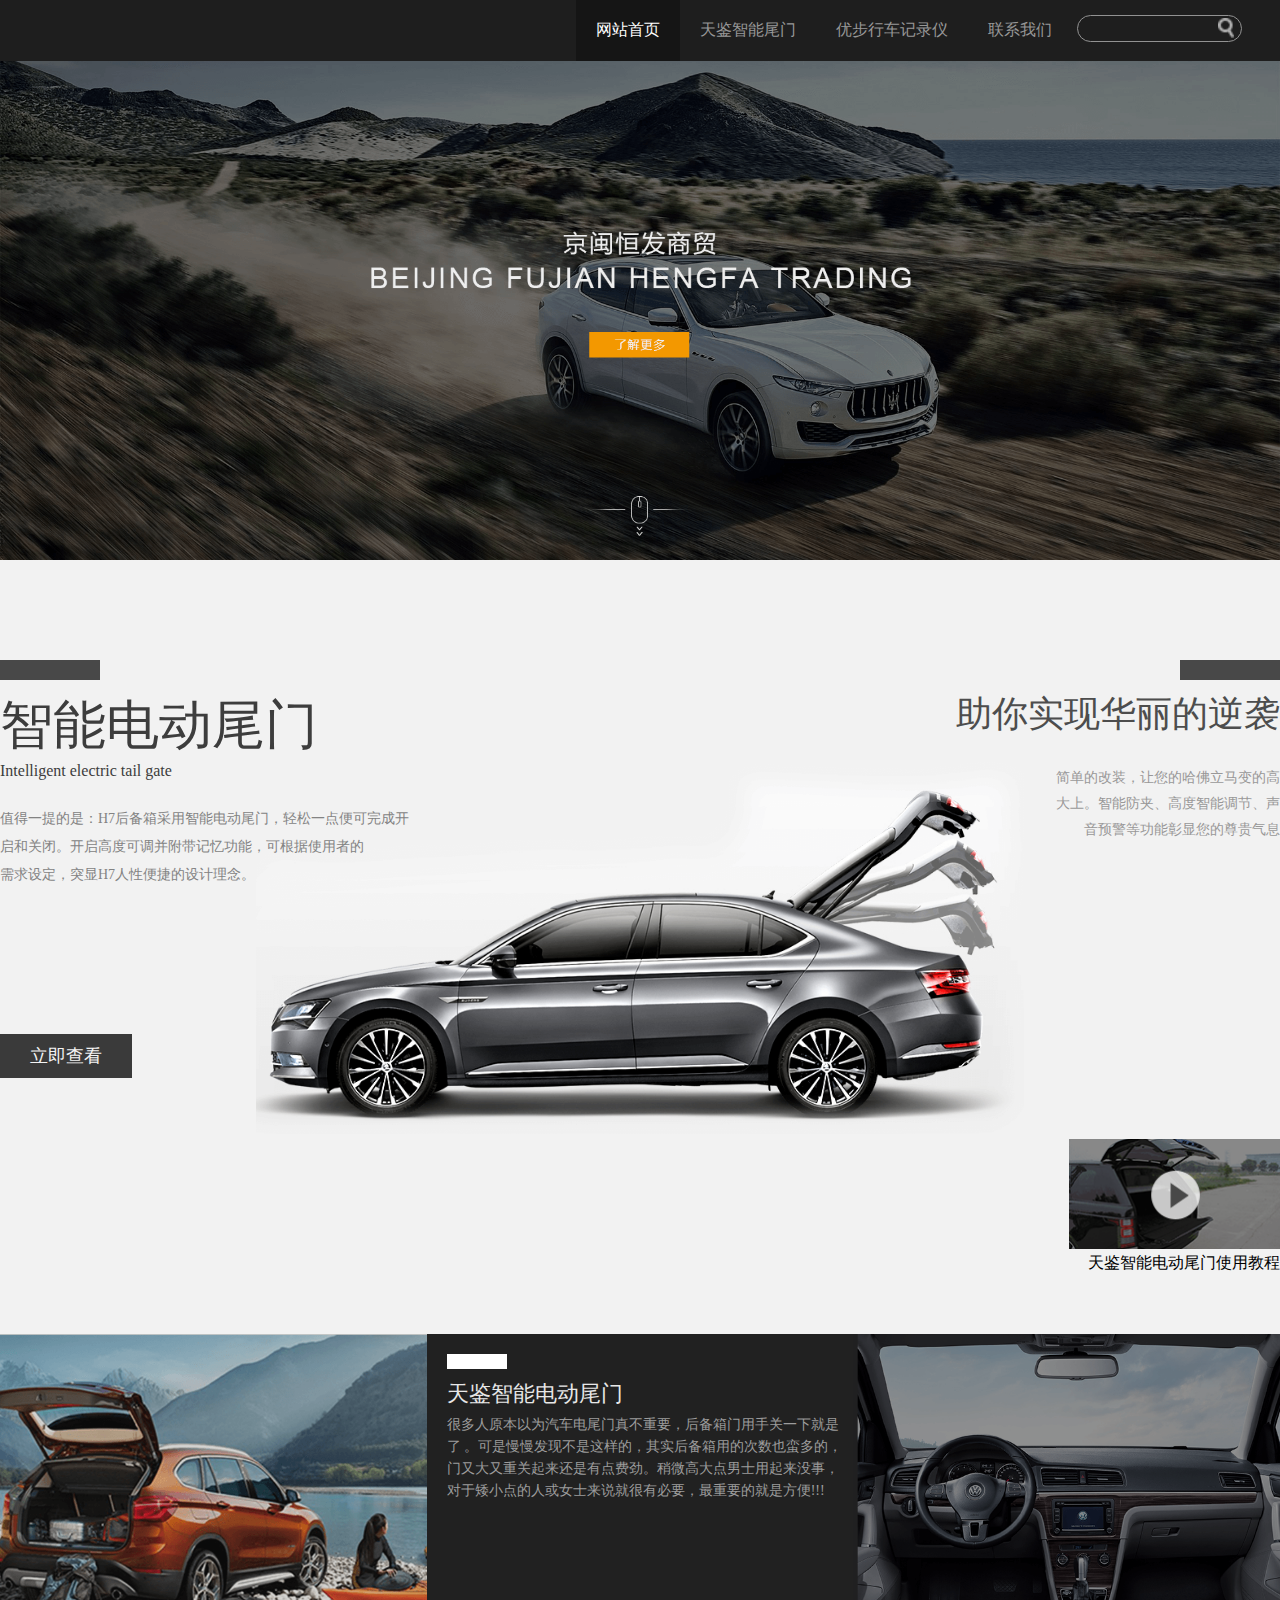
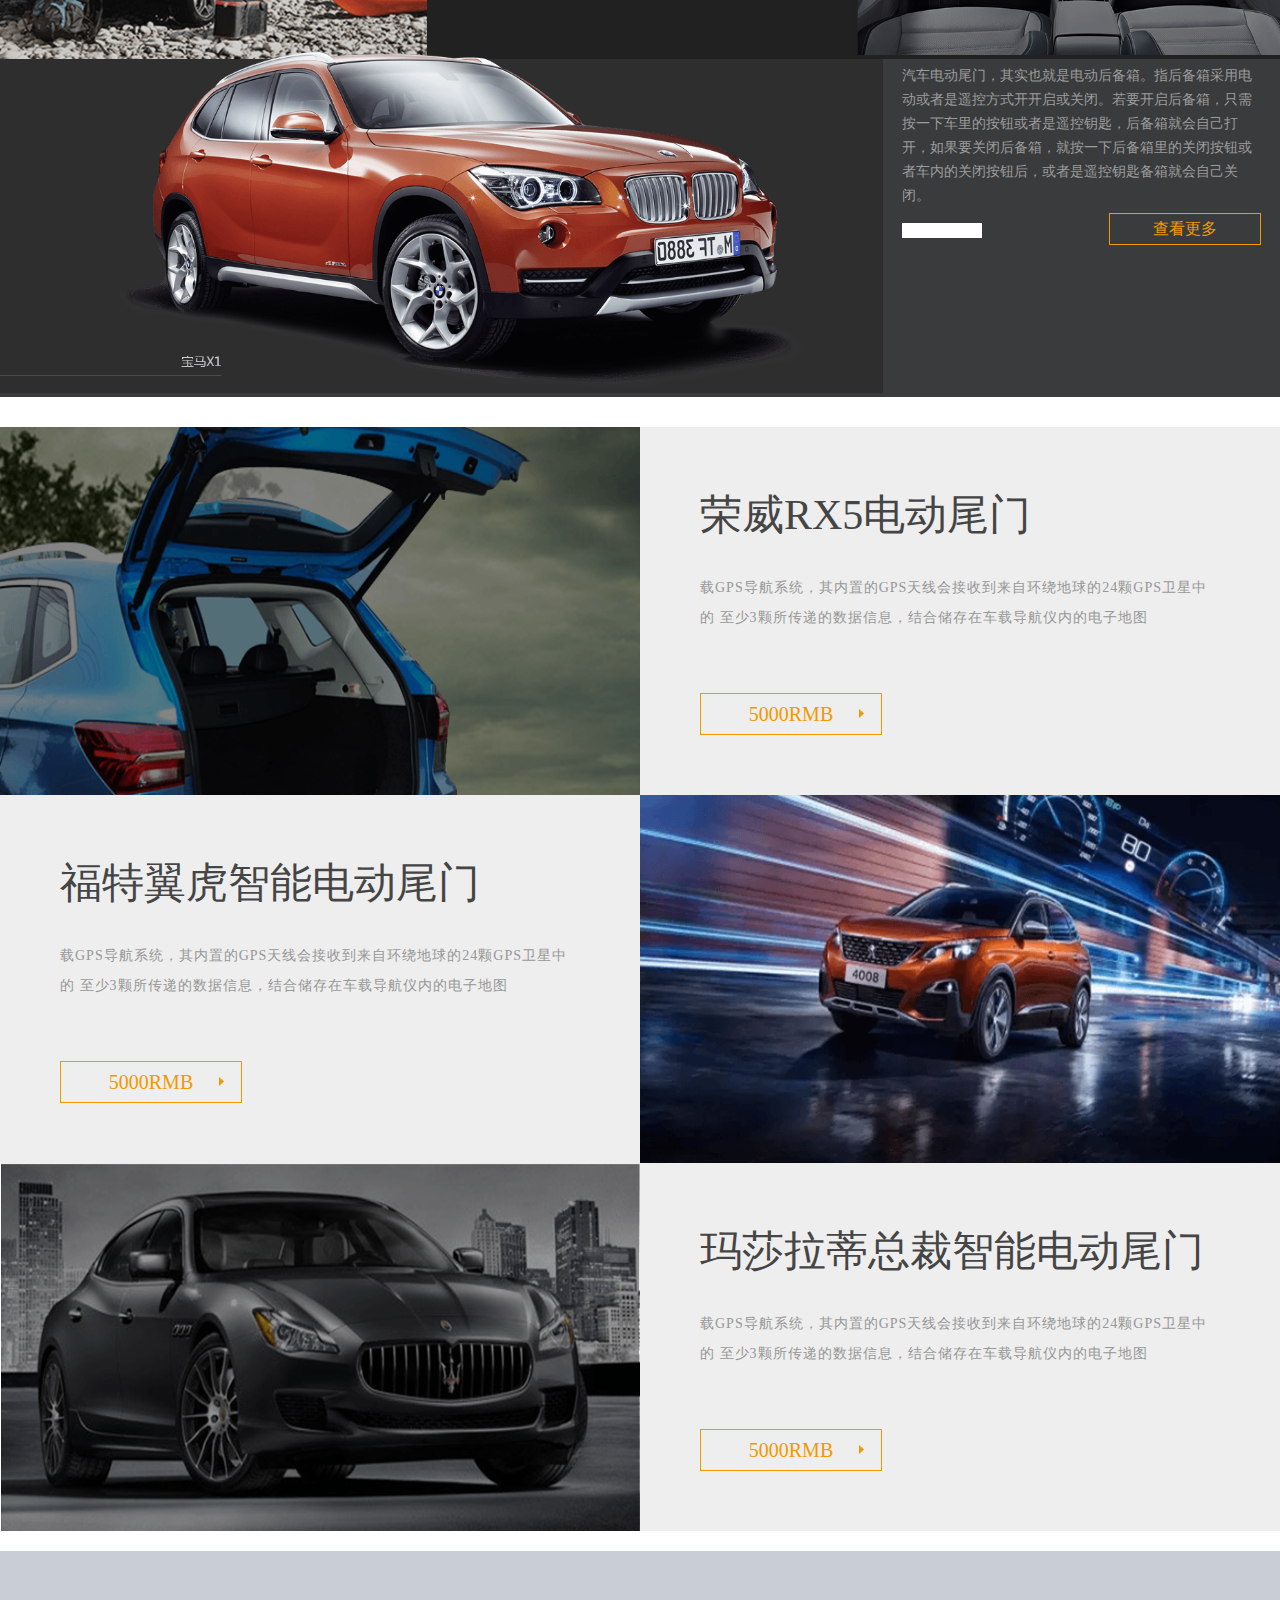
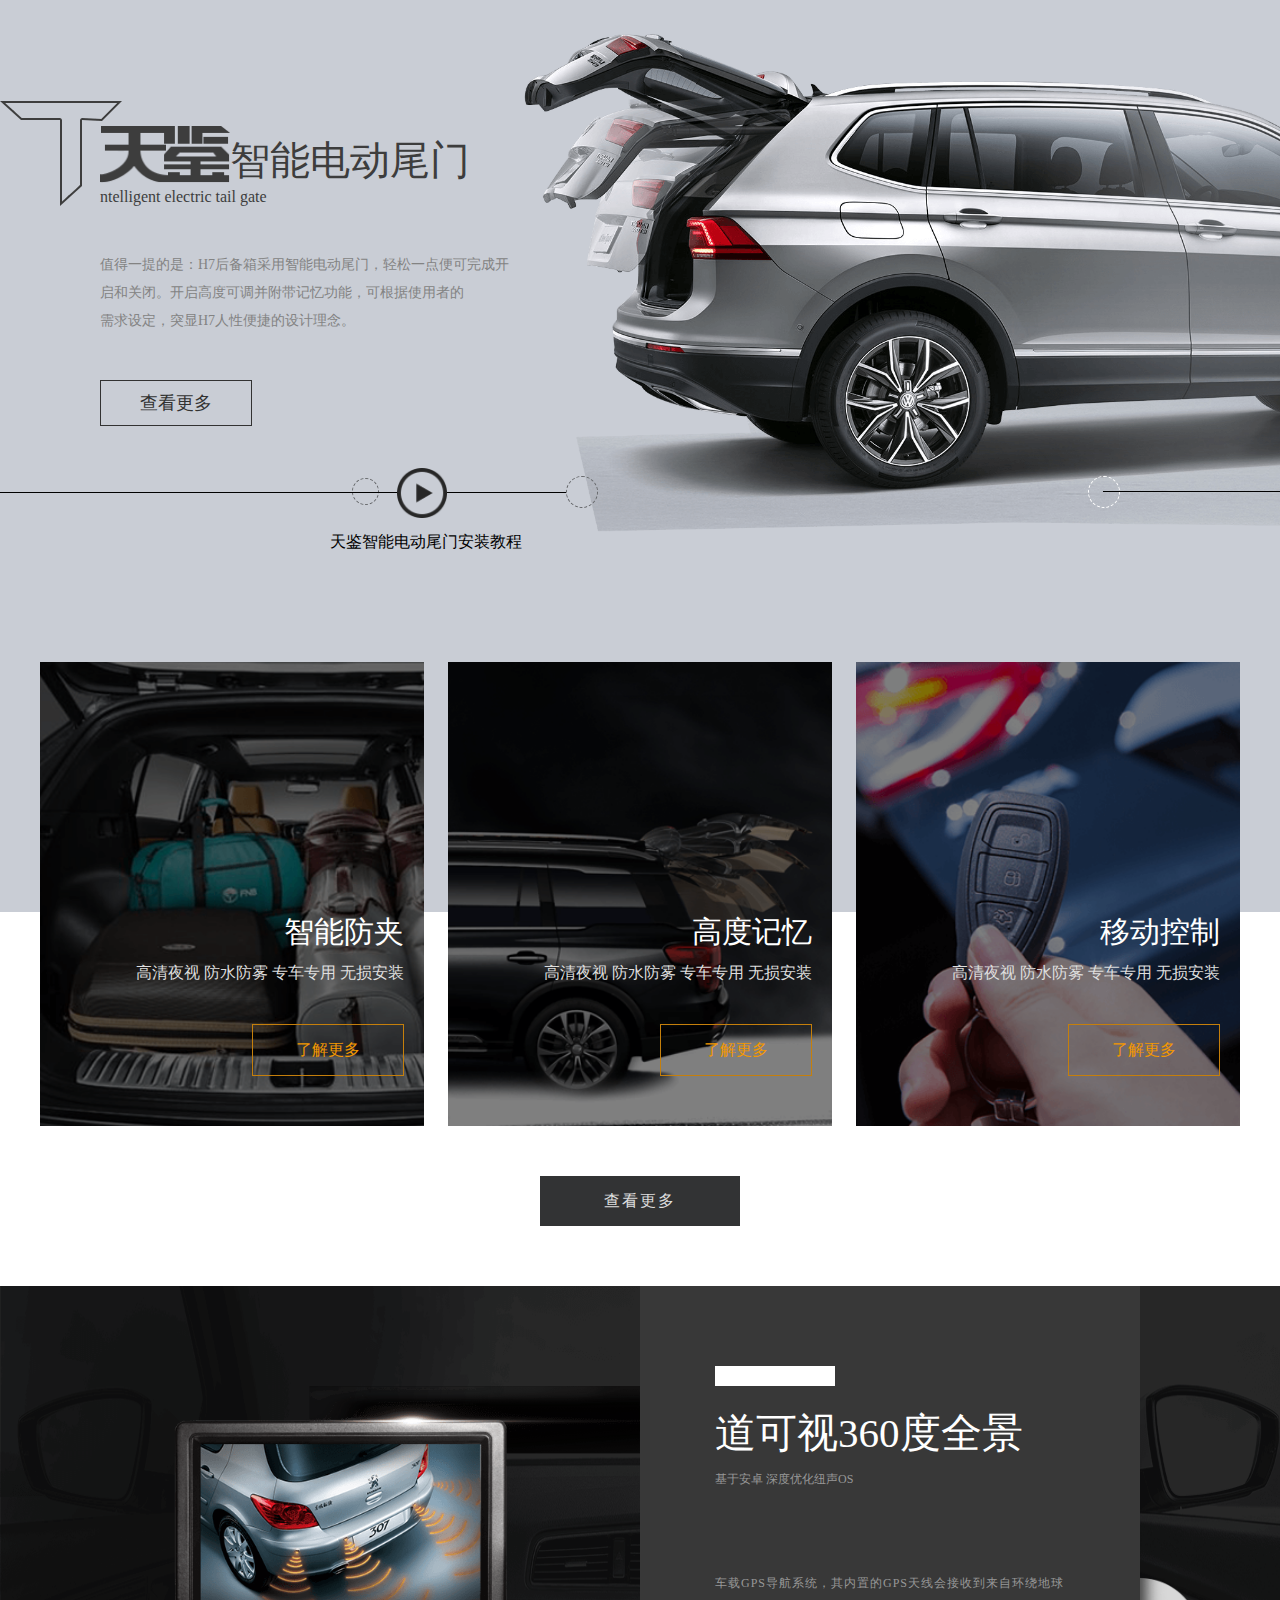
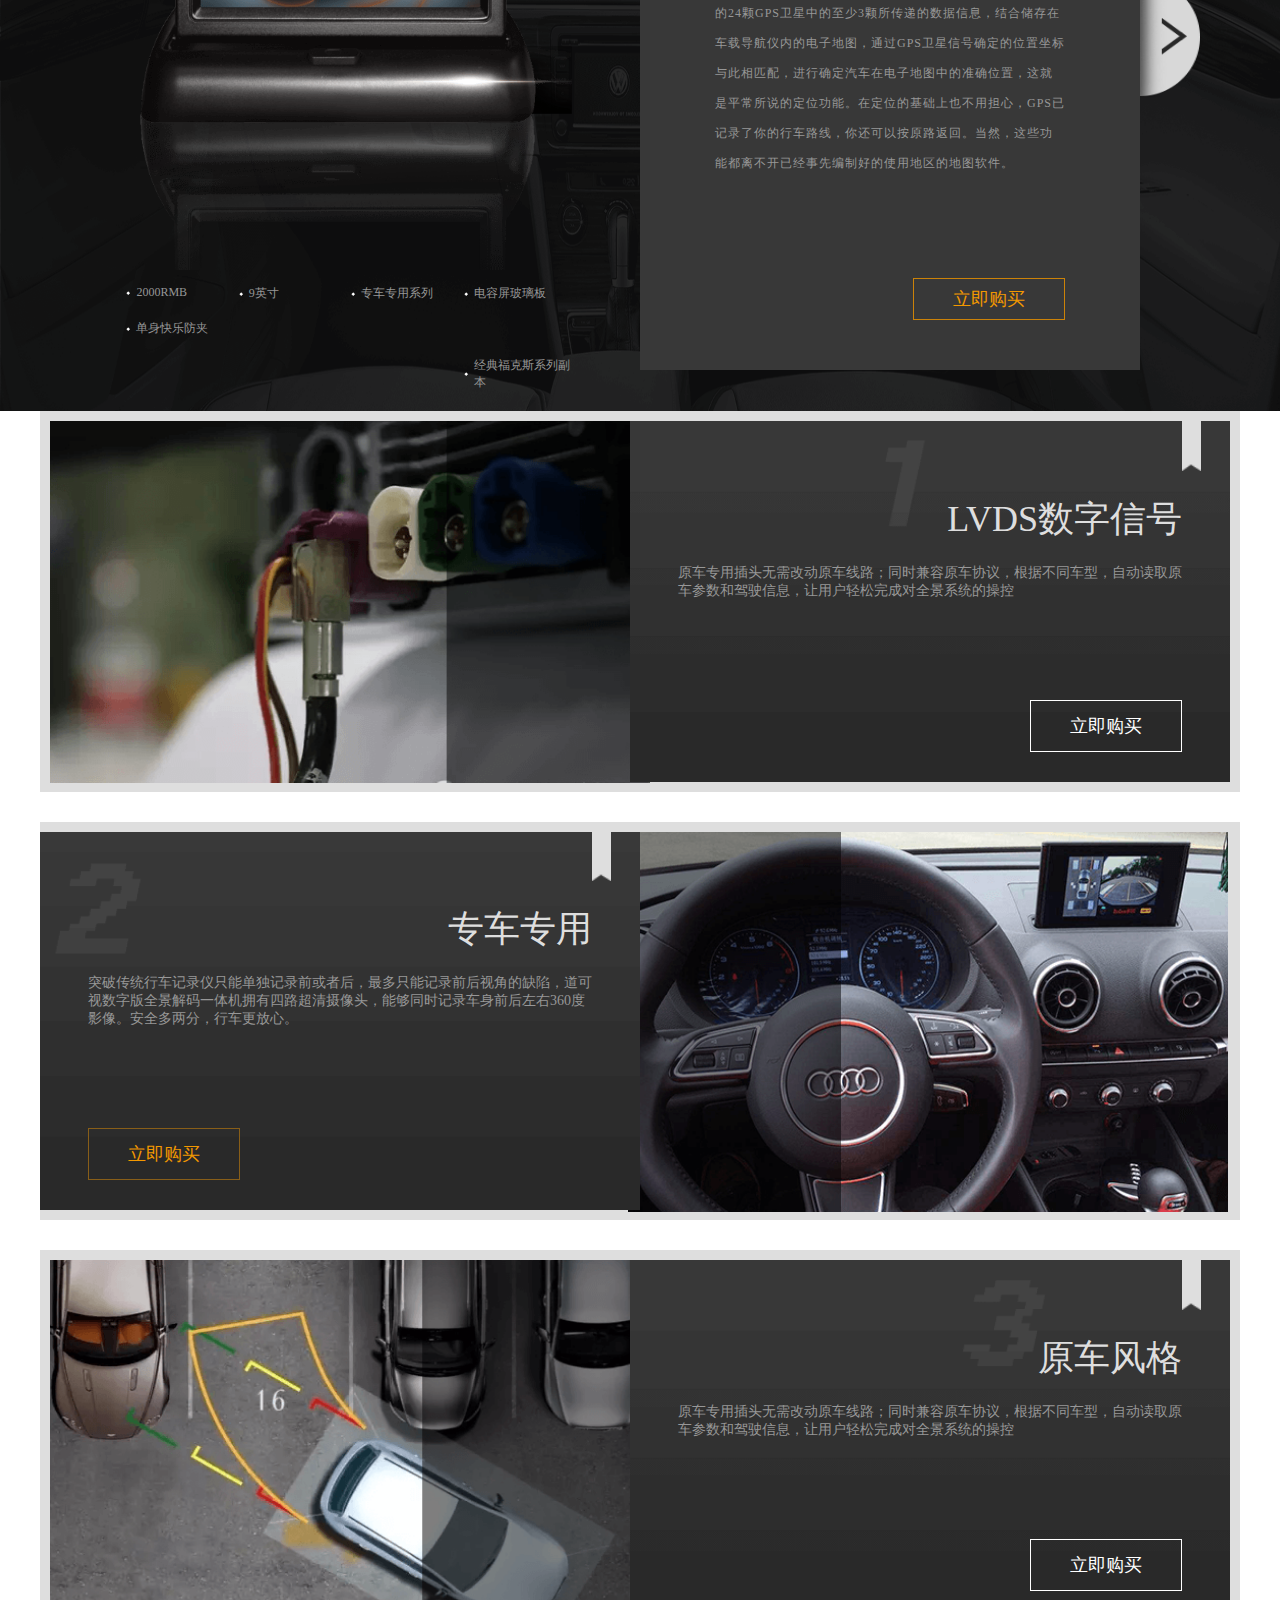
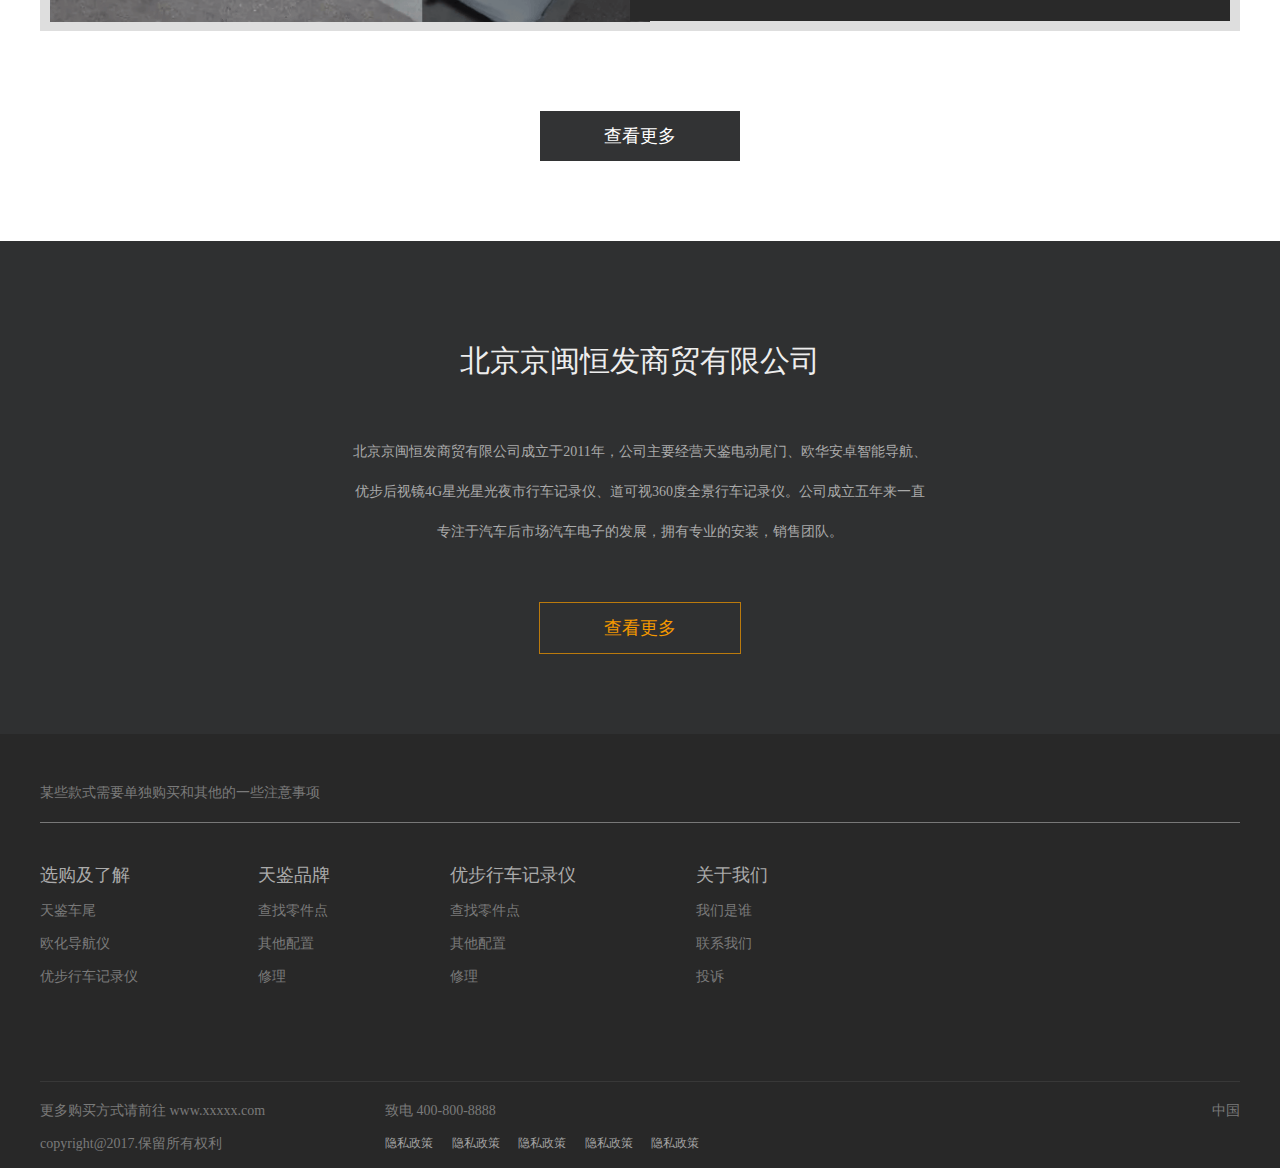
==== index.html @ ace8c1df "first" ====
<!DOCTYPE html>
<html>

	<head>
		<meta charset="UTF-8">
		<meta name="viewport" content="width=device-width,initial-scale=1.0,user-scalable=0" />
		<title>首页</title>
		<link rel="stylesheet" type="text/css" href="css/public.css" />
		<link rel="stylesheet" type="text/css" href="css/index.css" />
	</head>

	<body>

		<!--		头部导航-->
		<header class="clearlr">
			<nav>
				<div>
					<span></span>
					<span></span>
					<span></span>
				</div>
				<ul class="clearlr">
					<li>
						<a href="index.html" class="active">网站首页</a>
					</li>
					<li>
						<a href="tailgate.html">天鉴智能尾门</a>
					</li>
					<li>
						<a href="record.html">优步行车记录仪</a>
					</li>
					<li>
						<a href="relation.html">联系我们</a>
					</li>
				</ul>
			</nav>
			<input type="text" />
		</header>

		<!--		banner图-->
		<div class="banner">
			<img src="images/banner01.png" />
		</div>

		<!--		内容-->
		<div class="tailgate clearlr">
			<div class="clearlr">

				<div class="electromotion">
					<p class="clearlr"><span></span></p>
					<h1>智能电动尾门</h1>
					<p>Intelligent electric tail gate</p>
					<p>值得一提的是：H7后备箱采用智能电动尾门，轻松一点便可完成开</p>
					<p>启和关闭。开启高度可调并附带记忆功能，可根据使用者的</p>
					<p>需求设定，突显H7人性便捷的设计理念。</p>
					<a href="###">立即查看</a>
				</div>
				<div class="attack">
					<p class="clearlr"><span></span></p>
					<h2>助你实现华丽的逆袭</h2>
					<p>简单的改装，让您的哈佛立马变的高</p>
					<p>大上。智能防夹、高度智能调节、声</p>
					<p>音预警等功能彰显您的尊贵气息</p>
					<div>
						<img src="images/video.png" />
						<p>天鉴智能电动尾门使用教程</p>
					</div>
				</div>
			</div>
		</div>

		<div class="ybr">
			<ul class="one clearlr">
				<li><img src="images/06.png" /></li>
				<li>
					<span></span>
					<h2>天鉴智能电动尾门</h2>
					<p>很多人原本以为汽车电尾门真不重要，后备箱门用手关一下就是了 。可是慢慢发现不是这样的，其实后备箱用的次数也蛮多的，门又大又重关起来还是有点费劲。稍微高大点男士用起来没事，对于矮小点的人或女士来说就很有必要，最重要的就是方便!!! </p>
				</li>
				<li>
					<img src="images/07.png" />
				</li>
			</ul>
			<ul class="two">
				<li><img src="images/05.png" /></li>
				<li>
					<p>汽车电动尾门，其实也就是电动后备箱。指后备箱采用电动或者是遥控方式开开启或关闭。若要开启后备箱，只需按一下车里的按钮或者是遥控钥匙，后备箱就会自己打开，如果要关闭后备箱，就按一下后备箱里的关闭按钮或者车内的关闭按钮后，或者是遥控钥匙备箱就会自己关闭。</p>
					<p class="clearlr">
						<span></span>
						<a href="###">查看更多</a>
					</p>
				</li>
			</ul>
		</div>

		<div class="regimentation">
			<ul>
				<li class="clearlr">
					<div>
						<!--<img src="images/08.png"/>-->
					</div>
					<div class="textintroduction">
						<p>荣威RX5电动尾门</p>
						<p>载GPS导航系统，其内置的GPS天线会接收到来自环绕地球的24颗GPS卫星中的 至少3颗所传递的数据信息，结合储存在车载导航仪内的电子地图
						</p>
						<a href="###">5000RMB</a>
					</div>
				</li>
				<li class="clearlr">
					<div class="textintroduction">
						<p>福特翼虎智能电动尾门</p>
						<p>载GPS导航系统，其内置的GPS天线会接收到来自环绕地球的24颗GPS卫星中的 至少3颗所传递的数据信息，结合储存在车载导航仪内的电子地图
						</p>
						<a href="###">5000RMB</a>
					</div>
					<div>

					</div>
				</li>
				<li class="clearlr">
					<div>

					</div>
					<div class="textintroduction">
						<p>玛莎拉蒂总裁智能电动尾门</p>
						<p>载GPS导航系统，其内置的GPS天线会接收到来自环绕地球的24颗GPS卫星中的 至少3颗所传递的数据信息，结合储存在车载导航仪内的电子地图
						</p>
						<a href="###">5000RMB</a>
					</div>
				</li>
			</ul>
		</div>

		<div class="course clearlr">
			<div class="content">
				<p><img src="images/tj.png" />智能电动尾门</p>
				<p>ntelligent electric tail gate</p>
				<p>
					值得一提的是：H7后备箱采用智能电动尾门，轻松一点便可完成开
				</p>
				<p>
					启和关闭。开启高度可调并附带记忆功能，可根据使用者的
				</p>
				<p>
					需求设定，突显H7人性便捷的设计理念。
				</p>
				<a href="###">查看更多</a>

			</div>
			<div class="clearlr">
				<div class="one">
					<span></span>
					<div>
						<img src="images/13.png" />
						<p>天鉴智能电动尾门安装教程</p>
					</div>
					<span></span>
				</div>
				<div class="two">
					<span></span>
				</div>
			</div>
			<img src="images/12.png" class="mn" />
		</div>
		<div class="feature">
			<ul class="clearlr">
				<li>
					<p>智能防夹</p>
					<p>高清夜视 防水防雾 专车专用 无损安装</p>
					<a href="###">了解更多</a>
				</li>
				<li>
					<p>高度记忆</p>
					<p>高清夜视 防水防雾 专车专用 无损安装</p>
					<a href="###">了解更多</a>
				</li>
				<li>
					<p>移动控制</p>
					<p>高清夜视 防水防雾 专车专用 无损安装</p>
					<a href="###">了解更多</a>
				</li>
			</ul>
			<a href="###">查看更多</a>
		</div>

		<!--		道可视360度全景-->
		<div class="visual clearlr">
			<div class="left clearlr">
				<div class="top clearlr">
					<div class="clearlr">
						<img src="images/21.png" />
					</div>
				</div>
				<div class="bottom clearlr">
					<div>
						电容屏玻璃板
					</div>
					<div>
						专车专用系列
					</div>
					<div>
						9英寸
					</div>
					<div>
						2000RMB
					</div>
					<div>
						单身快乐防夹
					</div>
					<div>
						经典福克斯系列副本
					</div>
				</div>
			</div>
			<div class="right">
				<div>
					<ul>
						<li class="clearlr">
							<span></span>
							<p>道可视360度全景</p>
							<p>基于安卓 深度优化纽声OS</p>
							<p>车载GPS导航系统，其内置的GPS天线会接收到来自环绕地球的24颗GPS卫星中的至少3颗所传递的数据信息，结合储存在车载导航仪内的电子地图，通过GPS卫星信号确定的位置坐标与此相匹配，进行确定汽车在电子地图中的准确位置，这就是平常所说的定位功能。在定位的基础上也不用担心，GPS已记录了你的行车路线，你还可以按原路返回。当然，这些功能都离不开已经事先编制好的使用地区的地图软件。</p>
							<a href="###">立即购买</a>
						</li>
					</ul>
					<div class="but">
						<img src="images/butt.png" />
					</div>
				</div>
			</div>
		</div>

		<!--		数字信号-->
		<div class="signal">
			<ul>
				<li class="clearlr">

					<div class="right clearlr">
						<img src="images/signal05.png" />
						<p>LVDS数字信号</p>
						<p>原车专用插头无需改动原车线路；同时兼容原车协议，根据不同车型，自动读取原车参数和驾驶信息，让用户轻松完成对全景系统的操控</p>
						<a href="###">立即购买</a>
					</div>
				</li>
				<li class="clearlr">
					<div class="right clearlr">
						<img src="images/signal05.png" />
						<p>专车专用</p>
						<p>突破传统行车记录仪只能单独记录前或者后，最多只能记录前后视角的缺陷，道可视数字版全景解码一体机拥有四路超清摄像头，能够同时记录车身前后左右360度影像。安全多两分，行车更放心。</p>
						<a href="###" class="active">立即购买</a>
					</div>
					<div class="left">

					</div>
				</li>
				<li class="clearlr">
					<div class="left">

					</div>
					<div class="right clearlr">
						<img src="images/signal05.png" />
						<p>原车风格</p>
						<p>
							原车专用插头无需改动原车线路；同时兼容原车协议，根据不同车型，自动读取原车参数和驾驶信息，让用户轻松完成对全景系统的操控

						</p>
						<a href="###">立即购买</a>
					</div>
				</li>
			</ul>
			<a href="###">查看更多</a>
		</div>

		<div class="syndicate">
			<p>北京京闽恒发商贸有限公司</p>
			<p>北京京闽恒发商贸有限公司成立于2011年，公司主要经营天鉴电动尾门、欧华安卓智能导航、优步后视镜4G星光星光夜市行车记录仪、道可视360度全景行车记录仪。公司成立五年来一直专注于汽车后市场汽车电子的发展，拥有专业的安装，销售团队。</p>
			<a href="##3">查看更多</a>
		</div>

		<footer>
			<div class="content">
				<p>某些款式需要单独购买和其他的一些注意事项</p>

				<div class="about clearlr">
					<ul>
						<li>选购及了解</li>
						<li>天鉴车尾</li>
						<li>欧化导航仪</li>
						<li>优步行车记录仪</li>
					</ul>
					<ul>
						<li>天鉴品牌</li>
						<li>查找零件点</li>
						<li>其他配置</li>
						<li>修理</li>
					</ul>
					<ul>
						<li>优步行车记录仪</li>
						<li>查找零件点</li>
						<li>其他配置</li>
						<li>修理</li>
					</ul>
					<ul>
						<li>关于我们</li>
						<li>我们是谁</li>
						<li>联系我们</li>
						<li>投诉</li>
					</ul>
				</div>

				<div class="more clearlr">
					<ul>
						<li>
							<p>更多购买方式请前往 www.xxxxx.com</p>
							<p>copyright@2017.保留所有权利</p>
						</li>
						<li>
							<p>致电 400-800-8888</p>
							<span>隐私政策</span>
							<span>隐私政策</span>
							<span>隐私政策</span>
							<span>隐私政策</span>
							<span>隐私政策</span>
						</li>
					</ul>
					<p>中国</p>
				</div>
			</div>
		</footer>
	</body>

	<script src="js/jquery-1.12.3.min.js" type="text/javascript" charset="utf-8"></script>
	<script src="js/index.js" type="text/javascript" charset="utf-8"></script>

</html>
---- css/public.css ----
body,html,ul,li,ol,p,div,h1,h2,h3,h4,h5,h6,a,span{
	margin: 0;
	padding: 0;
	list-style: none;
	text-decoration: none;
}
img{
	width: 100%;
	height: auto;
}
.clearlr:after{
	content: '';
	display: block;
	clear: both;
	height: 0;
	line-height: 0;
	visibility: hidden;
}
.clearlr{
	zoom: 1;
}




/*头部导航*/
header{
	background: #1E1E1E;
}
header nav{
	float: left;
	margin-left: 45%;
	
}
header nav ul{
	display: block;
}
header nav ul li{
	float: left;
}
header nav ul li a{
	display: block;
	padding: 20px;
	font-size: 16px;
	color: #979797;
	
}
header nav ul li a.active{
	background: #151515;
	color: white;
}
header input{
	float: left;
	margin-left: 5px;
	border: 1px solid #929292;
	border-radius:15px;
	background: url(../images/search.png) no-repeat 95% center;
	background-size:16px;
	margin-top: 15px;
	outline: none;
	padding: 5px 20px 5px 15px;
	max-width: 10%;
	color: #979797;
}
@media (max-width: 1200px) {
	header{
		background: #1E1E1E;
		position: relative;
	}
	header nav{
		float: left;
		margin-left: 0%;
	}
	header nav ul{
		position: absolute;
		left: 0;
		right: 0;
		top: 100%;
		z-index: 999;
		display: none;
	}
	header nav ul li:nth-child(1){
		border-top: 1px solid #999999;
	}
	header nav ul li{
		float: none;
		border-bottom: 1px solid #999999;
		background: #1E1E1E;
	}
	header nav ul li a{
		display: block;
		padding: 20px;
		font-size: 16px;
		color: #979797;
	}
	header input{
		float: right;
		margin-right: 20px;
		padding: 5px 20px 5px 15px;
		max-width: 30%;
	}
	header nav div{
		border: 1px solid #999999;
		width: 25px;
		margin: 10px 0 10px 10px;
		padding: 10px;
		border-radius:5px;
	}
	header nav div span{
		display: block;
		border-bottom: 1px solid #888888;
	}
	header nav div span:nth-child(n+2){
		margin-top: 6px;
	}
}




footer{
	background: #282828;
	padding-top:50px;
}
footer .content{
	max-width: 1200px;
	margin: auto;
	color: #7A7A7A;
	font-size: 14px;
}
footer .content>p{
	padding-bottom: 20px;
	border-bottom: 1px solid #787878;
}
footer .content .about{
	margin-top:40px;
}
footer .content .about ul{
	float: left;
	margin-right: 120px;
}
footer .content .about ul li{
	margin-bottom: 15px;
}
footer .content .about ul li:nth-child(1){
	font-size: 18px;
	color: #ABABAB;
}
footer .content .more{
	margin-top: 80px;
	border-top:1px solid #383838;
	padding-top: 20px;
}
footer .content .more ul{
	float: left;
}
footer .content .more ul li{
	float: left;
	margin-right: 120px;
}
footer .content .more ul li P{
	margin-bottom: 15px;
}
footer .content .more ul li:nth-child(2) span{
	font-size:12px;
	color: #A3A3A3;
	margin-right: 15px;
}
footer .content .more>p{
	float: right;
}
@media (max-width:768px){
	footer{
		padding-top:10px;
	}
	footer .content{
		color: #7A7A7A;
		font-size: 12px;
	}
	footer .content>p{
		padding-bottom: 10px;
	}
	footer .content .about{
		margin-top:10px;
	}
	footer .content .about ul{
		margin-right: 0;
		width: 46%;
		margin-left: 10px;
		margin-top: 15px;
	}
	footer .content .about ul li{
		margin-bottom: 8px;
	}
	footer .content .about ul li:nth-child(1){
		font-size: 14px;
	}
	footer .content .more{
		margin-top:20px;
		border-top:1px solid #383838;
		padding-top: 20px;
	}
	footer .content .more ul{
		float: left;
		margin-left: 10px;
	}
	footer .content .more ul li{
		float: left;
		margin-right: 120px;
	}
	footer .content .more ul li P{
		margin-bottom: 15px;
	}
	footer .content .more ul li:nth-child(2) span{
		font-size:12px;
		color: #A3A3A3;
		margin-right: 15px;
	}
	footer .content .more>p{
		float: left;
		margin-left: 10px;
		margin-top: 10px;
		padding-bottom: 20px;
	}
}
---- css/index.css ----
/*banner图*/

.banner img {
	display: block;
}

.tailgate {
	background: #F2F2F2;
}

.tailgate>div {
	max-width: 1395px;
	margin: auto;
	padding: 100px 0 60px 0;
	background: url(../images/qicheshouye.png) no-repeat center center;
	background-size: 60% auto;
}

.tailgate .electromotion {
	float: left;
}

.tailgate .attack {
	float: right;
	text-align: right;
}

.tailgate .electromotion p:nth-child(1) span {
	float: left;
	display: inline-block;
	padding: 10px 0;
	width: 100px;
	background: #484848;
	margin-bottom: 10px;
}

.tailgate .electromotion h1 {
	font-size: 53px;
	color: #3D3D3D;
	font-weight: 500;
}

.tailgate .electromotion p:nth-child(3) {
	font-size: 16px;
	color: #3D3D3D;
}

.tailgate .electromotion p:nth-child(n+4) {
	font-size: 14px;
	margin-top: 10px;
	color: #838383;
}

.tailgate .electromotion a {
	display: inline-block;
	margin-top: 150px;
	color: #F3F3F3;
	background: #3A3A3A;
	padding: 10px 30px;
	font-size: 18px;
}

.tailgate .electromotion p:nth-child(4) {
	margin-top: 30px;
}

.tailgate .attack p:nth-child(1) span {
	float: right;
	display: inline-block;
	padding: 10px 0;
	width: 100px;
	background: #484848;
	margin-bottom: 10px;
}

.tailgate .attack h2 {
	font-size: 36px;
	color: #4D4D4D;
	font-weight: 500;
}

.tailgate .attack p:nth-child(n+3) {
	font-size: 14px;
	color: #999898;
	margin-top: 8px;
}

.tailgate .attack>p:nth-child(3) {
	margin-top: 30px;
}

.tailgate .attack div {
	margin-top: 300px;
}

.tailgate .attack div img {
	width: 65%;
}

.tailgate .attack div p {
	margin-top: 0;
}

@media (max-width: 1200px) {}

@media (max-width: 768px) {
	.tailgate {
		padding: 0 10px;
	}
	.tailgate>div {
		max-width: 1395px;
		margin: auto;
		padding: 20px 0 110px 0;
		background: url(../images/qicheshouye.png) no-repeat center bottom;
		background-size: 60% auto;
	}
	.tailgate .electromotion {
		float: left;
		width: 48%;
	}
	.tailgate .attack {
		float: right;
		text-align: right;
		width: 48%;
	}
	.tailgate .electromotion h1 {
		font-size:20px;
		font-weight: bold;
	}
	.tailgate .electromotion p:nth-child(3) {
		font-size: 10px;
		margin-bottom: 10px;
		transform: scale(0.8);
		margin-left: -10%;
	}
	.tailgate .electromotion p:nth-child(n+4) {
		font-size: 12px;
		display: inline;
	}
	.tailgate .electromotion a {
		display:block;
		margin-top: 10px;
		font-size: 12px;
		width: 50px;
		text-align: center;
	}
	.tailgate .attack p:nth-child(1) span {
		float: right;
		display: inline-block;
		padding: 10px 0;
		width: 100px;
		background: #484848;
		margin-bottom: 10px;
	}
	.tailgate .attack h2 {
		font-size:16px;
		margin-top: 5px;
		font-weight: bold;
		margin-bottom: 25px;
	}
	.tailgate .attack p:nth-child(n+3) {
		font-size: 12px;
		display: inline;
		color: #838383;
	}
	.tailgate .attack>p:nth-child(3) {
		margin-top: 30px;
	}
	.tailgate .attack div {
		margin-top: 30px;
	}
	.tailgate .attack div p {
		font-size: 12px;
	}
}


.ybr{
	
}
.ybr img{
	display: block;
}
.ybr .one{
	background: #212121;
}
.ybr .one li{
	float: left;
	width: 33.333333%;
}
.ybr .one li:nth-child(2){
	background: #212121;
}
.ybr .one li:nth-child(2) span{
	display: block;
	margin: 80px 0 0 70px;
	width: 60px;
	height: 15px;
	background: white;
}
.ybr .one li:nth-child(2) h2{
	font-size: 38px;
	color: #E7E7E7;
	margin: 20px 0 0 70px;
	font-weight: 500;
}
.ybr .one li:nth-child(2) p{
	font-size: 14px;
	color: #9C9C9C;
	margin: 110px 20px 50px 70px;
	line-height: 30px;
	letter-spacing: 1px;
}
.ybr .two{
	background: #3A3B3C;
	margin-bottom: 30px;
}
.ybr .two li{
	display: inline-block;
}
.ybr .two li:nth-child(1){
	background: #2E2E2E;
	width: 69%;
}
.ybr .two li:nth-child(1) img{
	margin-top: -5%;
}
.ybr .two li:nth-child(2){
	width: 30%;
	vertical-align: top;
}
.ybr .two li:nth-child(2) p:nth-child(1){
	margin: 120px 50px 0 50px;
	color: #9C9C9C;
	font-size: 14px;
	line-height: 30px;
}

.ybr .two li:nth-child(2) p:nth-child(2){
	margin: 100px 50px 0 50px;
}
.ybr .two li:nth-child(2) p:nth-child(2) span{
	float: left;
	display: block;
	width: 80px;
	height: 15px;
	background: white;
	margin-top: 20px;
}
.ybr .two li:nth-child(2) p:nth-child(2) a{
	float: right;
	color: #F39800;
	width: 150px;
	height: 50px;
	border: 1px solid #F39800;
	line-height: 50px;
	text-align: center;
}
@media (max-width:1700px) {
	.ybr .one li:nth-child(2) span{
		margin: 20px 0 0 20px;
	}
	.ybr .one li:nth-child(2) h2{
		font-size: 22px;
		margin: 10px 0 0 20px;
	}
	.ybr .one li:nth-child(2) p{
		margin: 5px 10px 0 20px;
		line-height: 22px;
		letter-spacing: 0;
	}
	.ybr .two li:nth-child(2) p:nth-child(1){
		margin: 5px 10px 0 15px;
		line-height: 24px;
	}
	
	.ybr .two li:nth-child(2) p:nth-child(2){
		margin: 5px 10px 0 15px;
	}
	.ybr .two li:nth-child(2) p:nth-child(2) span{
		float: left;
		display: block;
		width: 80px;
		height: 15px;
		background: white;
		margin-top: 10px;
	}
	.ybr .two li:nth-child(2) p:nth-child(2) a{
		float: right;
		color: #F39800;
		width: 150px;
		height: 30px;
		border: 1px solid #F39800;
		line-height: 30px;
		text-align: center;
	}
}
@media (max-width:768px) {
	.ybr .one{
		position: relative;
	}
	.ybr .one li{
		float: none;
		width:50%;
	}
	.ybr .one li:nth-child(3){
		position: absolute;
		width:50%;
		left: 50%;
		top:0;
		right: 0;
		bottom: 0;
	}
	.ybr .one li:nth-child(2){
		background: #212121;
		width: 100%;
	}
	.ybr .one li:nth-child(2) span{
		margin: 10px 0 0 10px;
	}
	.ybr .one li:nth-child(2) h2{
		font-size: 16px;
		margin: 10px 0 0 10px;
	}
	.ybr .one li:nth-child(2) p{
		font-size: 12px;
		margin: 10px 10px 0 10px;
		line-height: 24px;
		padding-bottom: 20px;
	}
	.ybr .two{
		margin-bottom: 20px;
	}
	.ybr .two li{
		display: inline-block;
	}
	.ybr .two li:nth-child(1){
		width:100%;
	}
	.ybr .two li:nth-child(1) img{
		margin-top: 0;
	}
	.ybr .two li:nth-child(2){
		width: 100%;
	}
	.ybr .two li:nth-child(2) p:nth-child(1){
		margin: 10px 10px 0 10px;
		font-size: 12px;
		line-height: 24px;
	}
	
	.ybr .two li:nth-child(2) p:nth-child(2){
		margin: 10px 10px 10px 10px;
	}
	.ybr .two li:nth-child(2) p:nth-child(2) span{
		float: left;
		display: block;
		width: 80px;
		height: 15px;
		background: white;
		margin-top: 10px;
	}
	.ybr .two li:nth-child(2) p:nth-child(2) a{
		float: right;
		color: #F39800;
		width: 150px;
		height: 30px;
		border: 1px solid #F39800;
		line-height: 30px;
		text-align: center;
	}
}





.regimentation{
	max-width: 1500px;
	margin: auto;
}
.regimentation img{
	display: block;
	height: 100%;
}
.regimentation li div{
	float: left;
}
.regimentation li div:nth-child(1){
	
	width: 50%;
}
.regimentation li div:nth-child(2){	
	width: 50%;
}
.regimentation li:nth-child(1) div:nth-child(2),.regimentation li:nth-child(3) div:nth-child(2){	
	margin-left: 50%;
}
.regimentation li:nth-child(1){
	background: url(../images/08.png) no-repeat 0 center;
	background-size:50% 100%;
}
.regimentation li:nth-child(2){
	background: url(../images/09.png) no-repeat 100% center;
	background-size:50% 100%;
}
.regimentation li:nth-child(3){
	background: url(../images/10.png) no-repeat 0 center;
	background-size:50% 100%;
}
.regimentation li .textintroduction{
	background: #EEEEEE;
}
.regimentation li .textintroduction p:nth-child(1){
	font-size: 42px;
	color: #454545;
	margin: 60px 0 0 60px;
}
.regimentation li .textintroduction p:nth-child(2){
	font-size:14px;
	color: #979797;
	margin: 30px 60px 0 60px;
	line-height: 30px;
	letter-spacing: 1px;
	
}
.regimentation li .textintroduction a{
	display: block;
	margin: 60px 0 60px 60px;
	color: #F39800;
	font-size: 20px;
	border: 1px solid #F39800;
	width: 180px;
	text-align: center;
	height: 40px;
	line-height: 40px;
	background: url(../images/dbx.png) no-repeat 90% center;
}
@media (max-width:768px) {
	.regimentation li .textintroduction p:nth-child(1){
		font-size: 14px;
		color: #454545;
		margin: 5px 0 0 5px;
	}
	.regimentation li .textintroduction p:nth-child(2){
		font-size:12px;
		margin: 0 5px 0 5px;
		line-height: 22px;
		letter-spacing: 0;
		/*transform: scale(0.9);
		margin-left: -2%;
		margin-right: -3%;*/
		letter-spacing: 0.5px;
	}
	.regimentation li .textintroduction a{
		display: block;
		margin: 5px 0 5px 5px;
		font-size: 12px;
		width: 120px;
		text-align: center;
		height: 20px;
		line-height: 20px;
		background: url(../images/dbx.png) no-repeat 90% center;
	}
}



.course{
	background: url(../images/12.png) no-repeat 100% 40px;
	background-size:60% auto;
	background-color: #C9CDD5;
	margin-top: 20px;
	padding-top: 150px;
	padding-bottom: 400px;
}
.course .content{
	max-width: 1600px;
	margin: auto;
	padding-left: 100px;
	padding-top: 25px;
	background: url(../images/cn.png) no-repeat 0 0;
}
.course .content p:nth-child(1){
	color: #3D3D3D;
	font-size: 40px;
}
.course .content p:nth-child(1) img{
	width: 130px;
	vertical-align: text-bottom;
}
.course .content p:nth-child(2){
	color: #3D3D3D;
	font-size: 16px;
	margin-bottom: 50px;
}
.course .content p:nth-child(n+3){
	color: #838383;
	font-size: 14px;
	margin-top: 10px;
}
.course .content>a{
	display: block;
	font-size: 18px;
	color: #323232;
	margin-top: 50px;
	padding: 10px 0;
	width: 150px;
	text-align: center;
	border: 1px solid #323232;
}
.course>div:nth-child(2){
	margin-top: 50px;
}




.course>div:nth-child(2) .one{
	float: left;
	width: 50%;
	position: relative;
	margin: 0;
	padding: 0;
}
.course>div:nth-child(2) .one::after{
	position: absolute;
	content: "";
	top: 0;
	left: 0;
	top: 15px;
	width: 88.4%;
	height: 1px;
	border-bottom: 1px solid black;
}
.course>div:nth-child(2) .one span:nth-child(1){
	display: inline-block;
	width: 25px;
	height: 25px;
	border: 1px dashed #65676A;
	border-radius:50%;
	margin-left:55%;
	margin-right: 30%;
	margin-top: 2px;
}
.course>div:nth-child(2) .one span:nth-child(3){
	position: absolute;
	left: 88.4%;
	display: inline-block;
	width: 30px;
	height: 30px;
	border: 1px dashed #65676A;
	border-radius:50%;
}
.course>div:nth-child(2) .one div{
	position: absolute;
	top: -8px;
	left: 62%;
	z-index: 555;
}
.course>div:nth-child(2) .one div img{
	width: 50px;
	background-color: #C9CDD5;
	margin-bottom: 10px;
}
.course>div:nth-child(2) .one div p{
	transform: translateX(-35%);
}
.course>div:nth-child(2) .two{
	float: right;
	width: 15%;
	position: relative;
}
.course>div:nth-child(2) .two span{
	display: inline-block;
	width: 30px;
	height: 30px;
	border-radius:50%;
	border: 1px dashed white;
	margin: 0;
	padding: 0;
}
.course>div:nth-child(2) .two:after{
	position: absolute;
	content: "";
	left: 15px;
	right: 0;
	top:15px;
	border-bottom: 1px solid black;
}






.feature{
	max-width: 1200px;
	margin: auto;
	margin-top: -250px;
}
.feature ul li{
	float: left;
	width: 32%;
	padding-top: 250px;
	text-align: right;
}
.feature ul li:nth-child(1){
	background: url(../images/17.png) no-repeat center center;
	background-size:100% auto;
}
.feature ul li:nth-child(2){
	background: url(../images/16.png) no-repeat center center;
	background-size:100% auto;
}
.feature ul li:nth-child(3){
	background: url(../images/15.png) no-repeat center center;
	background-size:100% auto;
}
.feature ul li p:nth-child(1){
	font-size: 30px;
	color: white;
	margin-right: 20px;
}
.feature ul li p:nth-child(2){
	font-size: 16px;
	color: #DEDEDE;
	margin-top: 10px;
	margin-right: 20px;
}
.feature ul li a{
	display: inline-block;
	font-size: 16px;
	color: #F39800;
	margin-top: 40px;
	margin-right: 20px;
	width: 150px;
	height: 50px;
	border: 1px solid #C57F0B;
	text-align: center;
	line-height: 50px;
	margin-bottom: 50px;
}
.feature ul li:nth-child(n+2){
	margin-left: 2%;
}
.feature>a{
	display:block;
	color: #DDDDDD;
	width: 200px;
	height: 50px;
	text-align: center;
	line-height: 50px;
	background: #323334;
	margin: auto;
	letter-spacing: 2px;
	margin-top: 50px;
}
.course .mn{
	display: none;
}
@media (max-width:992px) {
	.course .mn{
		display: block;
		margin-top: 30px;
		width: 70%;
		float: right;
	}
	.course{
		background: none;
		background-color: #C9CDD5;
		padding-top:10px;
		padding-bottom:0;
		margin-top: 20px;
	}
	.course .content{
		padding-left: 40px;
		padding-top: 15px;
		background: url(../images/cn.png) no-repeat 0 0;
		background-size:15% auto;
	}
	.course .content p:nth-child(1){
		font-size: 18px;
	}
	.course .content p:nth-child(1) img{
		width:60px;
	}
	.course .content p:nth-child(2){
		margin-bottom:10px;
		font-size: 12px;
	}
	.course .content p:nth-child(n+3){
		display: inline;
		font-size: 12px;
		margin-top: 5px;
	}
	.course .content>a{
		font-size: 12px;
		color: #323232;
		margin-top:15px;
		padding: 5px 0;
		width: 80px;
	}
	.course>div:nth-child(2){
		margin-top: 20px;
	}
	.course>div:nth-child(2) .one{
		width: 80%;
	}
	.course>div:nth-child(2) .one::after{
		top: 12px;
	}
	.course>div:nth-child(2) .one span:nth-child(1){
		width: 20px;
		height: 20px;
		margin-left:25%;
	}
	.course>div:nth-child(2) .one span:nth-child(3){
		width: 25px;
		height: 25px;
	}
	.course>div:nth-child(2) .one div{
		position: absolute;
		top: -4px;
		left:40%;
	}
	.course>div:nth-child(2) .one div img{
		width:35px;
	}
	.course>div:nth-child(2) .one div p{
		font-size: 12px;
	}
	.course>div:nth-child(2) .two{
		width: 15%;
	}
	.course>div:nth-child(2) .two span{
		width: 20px;
		height: 20px;
	}
	.course>div:nth-child(2) .two:after{
		left: 10px;
		right: 0;
		top:11px;
	}
	.feature{
		max-width: 1200px;
		margin: auto;
		z-index: 9999;
	}
	.feature ul li{
		padding:25px 0;
		margin-top: -60px;
	}
	.feature ul li p:nth-child(1){
		font-size: 16px;
		margin-right: 5px;
	}
	.feature ul li p:nth-child(2){
		font-size: 12px;
		margin-top: 5px;
		margin-right: 5px;
	}
	.feature ul li a{
		display: inline-block;
		font-size: 12px;
		color: #F39800;
		margin-top: 10px;
		margin-right: 5px;
		width: 60px;
		height: 20px;
		line-height: 20px;
		margin-bottom: 10px;
	}
	.feature ul li:nth-child(n+2){
		margin-left: 2%;	
	}
	.feature>a{
		width: 100px;
		height: 30px;
		line-height: 30px;
		font-size: 12px;
		margin-top:10px;
	}
}


/*道可视360度全景*/
.visual{
	margin-top: 60px;
	background: url(../images/20.png) no-repeat center center;
	background-size:100% 100%;
}
.visual .left{
	float: left;
	width: 50%;
}
.visual .left .top{
	width: 100%;
	padding-top: 100px;
	position: relative;
	margin-bottom: 15px;

}
.visual .left .top::after{
	content: '';
	position: absolute;
	left: 0;
	bottom: 0;
	width: 90%;
	height: 1px;
	border-bottom: 1px solid #3B3B3B;
}
.visual .left .top div{
	
}
.visual .left .top img{
	float: right;
	max-width: 500px;
}
.visual .left .bottom{
	color: #969696;
	font-size: 12px;
	width: 80%;
	margin-left:10%;
}
.visual .left .bottom div{
	width: 20%;
	float: right;
	padding-left:10px;
	background: url(../images/dian.png) no-repeat 0 center;
	margin-bottom: 20px;
}
.visual .right{
	float:left;
	width: 50%;
	position: relative;
}
.visual .right {
	float:left;
}
.visual .right>div{
	max-width: 500px;
	color: #979797;
	background: #383838;
	position: relative;
}
.visual .right>div .but{
	width: 60px;
	height:100px;
	position: absolute;
	top: 50%;
	left: 100%;
	transform: translateY(-50%);
	-ms-transform: translateY(-50%);
	cursor: pointer;
}
.visual .right>div .but img{
	width: 60px;
	height: 120px;
}
.visual .right>div ul li{
	margin:0 15%;
	padding-top: 80px;
}
.visual .right>div ul li span{
	display: block;
	width: 120px;
	height: 20px;
	background: white;
	margin-bottom: 20px;
}
.visual .right>div ul li p:nth-child(2){
	font-size: 41px;
	color: white;
}
.visual .right>div ul li p:nth-child(3){
	font-size: 12px;
	color: #979797;
	margin-top: 10px;
	margin-bottom: 80px;
}
.visual .right div ul li p:nth-child(4){
	font-size: 12px;
	color: #979797;
	line-height: 30px;
	letter-spacing: 1px;
}
.visual .right>div ul li a{
	display: block;
	border: 1px solid #CB8208;
	font-size: 18px;
	width: 150px;
	height: 40px;
	line-height: 40px;
	text-align: center;
	color: #F39800;
	float: right;
	margin: 100px 0 50px 0;
}
@media (max-width:1200px) {
	.visual .left .top img{
		float: right;
		max-width: 380px;
	}
	.visual .left .bottom{
		color: #969696;
		font-size: 12px;
		width:100%;
		margin-left:0%;
	}
	.visual .left .bottom div{
		margin-left: 10px;
	}
	.visual .right>div{
		max-width: 380px;
	}
}
@media (max-width:992px){
	.visual{
		margin-top:20px;
		background: url(../images/20.png) no-repeat center center;
		background-size:100% 100%;
	}
	.visual .left{
		float: none;
		width: 100%;
	}
	.visual .left .top{
		text-align: center;
		padding-top:10px;
		margin-bottom:5px;
	}
	/*.visual .left .top::after{
		content: '';
		position: absolute;
		left: 0;
		bottom: 0;
		width: 90%;
		height: 1px;
		border-bottom: 1px solid #3B3B3B;
	}*/
	.visual .left .top div{
		
	}
	.visual .left .top img{
		float: none;
		max-width: 500px;
		margin: auto;
	}
	.visual .left .bottom{
		width:100%;
		margin-left:0;
	}
	.visual .left .bottom div{
		float: left;
		margin-right: 0;
		width:43%;
		margin-bottom:10px;
		padding-left:10px;
	}
	.visual .right{
		float:none;
		width: 90%;
	}
	.visual .right {
		float:none;
	}
	.visual .right>div .but{
		width:30px;
		height:60px;
	}
	.visual .right>div .but img{
		width:30px;
		height: 60px;
	}
	.visual .right>div ul li{
		margin:0 5%;
		padding-top:10px;
	}
	.visual .right>div ul li span{
		width: 100px;
		margin-bottom:10px;
	}
	.visual .right>div ul li p:nth-child(2){
		font-size:18px;
	}
	.visual .right>div ul li p:nth-child(3){
		margin-top:0;
		margin-bottom:20px;
	}
	.visual .right div ul li p:nth-child(4){
		font-size: 12px;
		color: #979797;
		line-height: 20px;
		letter-spacing: 1px;
	}
	.visual .right>div ul li a{
		font-size: 14px;
		width: 100px;
		height: 30px;
		line-height: 30px;
		margin:20px 0 20px 0;
	}
} 

/*数字信号*/
.signal{
	max-width: 1200px;
	margin: auto;
}
.signal ul{
	width: 100%;
}
.signal ul li{
	width: 100%;
	padding: 10px;
	margin-bottom: 30px;
}
.signal ul li:nth-child(odd) .right{
	float: right;
	width: 55%;
	margin-right: -3.5%;
	margin-bottom: -40px;
	margin-top: 30px;
}
.signal ul li:nth-child(even) .right{
	float: left;
	width: 55%;
	margin-left: -3.5%;
	margin-bottom: -40px;
	margin-top: 30px;
}	
.signal ul li .right img{
	width: 19px;
	margin-left: 92%;
}
.signal ul li .right p{
	margin: 0 8%;
}
.signal ul li .right p:nth-child(2){
	font-size: 36px;
	color: #DEDEDE;
	text-align: right;
	margin-top: 20px;
	margin-bottom: 20px;
}
.signal ul li .right p:nth-child(3){
	font-size: 14px;
	color: #979797;
}
.signal ul li .right a{
	display: block;
	margin: 0 8%;
	font-size: 18px;
	color: white;
	margin-top: 100px;
	border: 1px solid white;
	text-align: center;
	width: 150px;
	height: 50px;
	line-height: 50px;
	margin-bottom: 30px
}
.signal ul li .right a.active{
	color:#F39800;
	border: 1px solid #885E18;
}
.signal ul li:nth-child(odd) .right a{
	float: right;
	margin-right: 8%;
}
.signal ul li:nth-child(1) .right{
	background: url(../images/signal02.png) no-repeat center center;
	background-size:100% 100%;
}
.signal ul li:nth-child(2) .right{
	background: url(../images/signal04.png) no-repeat center center;
	background-size:100% 100%;
}
.signal ul li:nth-child(3) .right{
	background: url(../images/signal07.png) no-repeat center center;
	background-size:100% 100%;
}
.signal ul li:nth-child(1){
	background: url(../images/signal01.png) no-repeat 10px 10px;
	background-size:50% 95.25%;
	background-color: #DEDEDE;
}
.signal ul li:nth-child(2){
	background: url(../images/signal03.png) no-repeat 98% 10px;
	background-size:50% 95.28%;
	background-color: #DEDEDE;
}
.signal ul li:nth-child(3){
	background: url(../images/signal06.png) no-repeat 10px 10px;
	background-size:50% 95.25%;
	background-color: #DEDEDE;
}
.signal>a{
	display: block;
	text-align: center;
	width: 200px;
	height: 50px;
	line-height: 50px;
	font-size: 18px;
	background: #323334;
	color: white;
	margin: auto;
	margin-top: 80px;
}

@media (max-width:1400px) {
	.signal ul li{
		padding: 0;
	}
	.signal ul li:nth-child(odd) .right{
		float: right;
		width: 50%;
		margin:10px 10px 10px 0;
	}
	.signal ul li:nth-child(even) .right{
		float: left;
		width: 50%;
		margin:10px 10px 10px 0;
	}	
}
@media (max-width:768px){
	.signal ul li{
		padding:0;
		margin-bottom: 10px;
		padding-top: 60%;
	}
	.signal ul li:nth-child(odd) .right{
		float: none;
		width: 100%;
		margin-right:0;
		margin-bottom:0;
		margin-top:0;
		margin: 0;
		padding: 0;
	}
	.signal ul li:nth-child(even) .right{
		float: none;
		width: 100%;
		margin-right:0;
		margin-bottom:0;
		margin-top:0;
		padding: 0;
		padding-bottom: 10px;
	}	
	.signal ul li .right img{
		width: 8px;
		margin-left: 90%;
	}
	.signal ul li .right p{
		margin: 0 8%;
	}
	.signal ul li .right p:nth-child(2){
		font-size: 16px;
		color: #DEDEDE;
		text-align: right;
		margin-top: 5px;
		margin-bottom: 5px;
	}
	.signal ul li .right p:nth-child(3){
		font-size: 12px;
		color: #979797;
	}
	.signal ul li .right a{
		display: block;
		font-size: 12px;
		margin-top:20px;
		width: 100px;
		height: 30px;
		line-height: 30px;
		margin-bottom:10px
	}
	.signal ul li:nth-child(odd) .right a{
		float: right;
		margin-right: 8%;
		margin-bottom:10px
	}
	.signal ul li:nth-child(1) .right{
		background: url(../images/signal02.png) no-repeat center center;
		background-size:100% 100%;
	}
	.signal ul li:nth-child(2) .right{
		background: url(../images/signal04.png) no-repeat center center;
		background-size:100% 100%;
	}
	.signal ul li:nth-child(3) .right{
		background: url(../images/signal07.png) no-repeat center center;
		background-size:100% 100%;
	}
	.signal ul li:nth-child(1){
		background: url(../images/signal01.png) no-repeat 10px 10px;
		background-size:95% auto;
		background-color: #DEDEDE;
	}
	.signal ul li:nth-child(2){
		background: url(../images/signal03.png) no-repeat 10px 10px;
		background-size:95% auto;
		background-color: #DEDEDE;
	}
	.signal ul li:nth-child(3){
		background: url(../images/signal06.png) no-repeat 10px 10px;
		background-size:95% auto;
		background-color: #DEDEDE;
	}
	.signal>a{
		display: block;
		text-align: center;
		width:150px;
		height: 30px;
		line-height: 30px;
		font-size: 12px;
		margin-top: 20px;
	}
} 










.syndicate{
	margin-top: 80px;
	background: #2F3031;
	text-align: center;
	padding: 100px 0 80px 0;
}
.syndicate p:nth-child(1){
	margin-bottom: 50px;
	font-size: 30px;
	color: #EDEDED;
}
.syndicate p:nth-child(2){
	width: 45%;
	line-height: 40px;
	margin: auto;
	text-align: center;
	margin-bottom: 50px;
	font-size: 14px;
	color: #AAAAAA;
}
.syndicate a{
	display: block;
	margin: auto;
	font-size: 18px;
	color: #F39800;
	width: 200px;
	height: 50px;
	line-height: 50px;
	border: 1px solid #BB7A0D;
}
@media (max-width:768px){
	.syndicate{
		margin-top: 20px;
		padding:20px 0 10px 0;
	}
	.syndicate p:nth-child(1){
		margin-bottom: 10px;
		font-size: 18px;
	}
	.syndicate p:nth-child(2){
		width:90%;
		line-height:28px;
		margin-bottom: 20px;
		font-size: 12px;
	}
	.syndicate a{
		font-size: 12px;
		width: 150px;
		height: 30px;
		line-height:30px;
	}
}
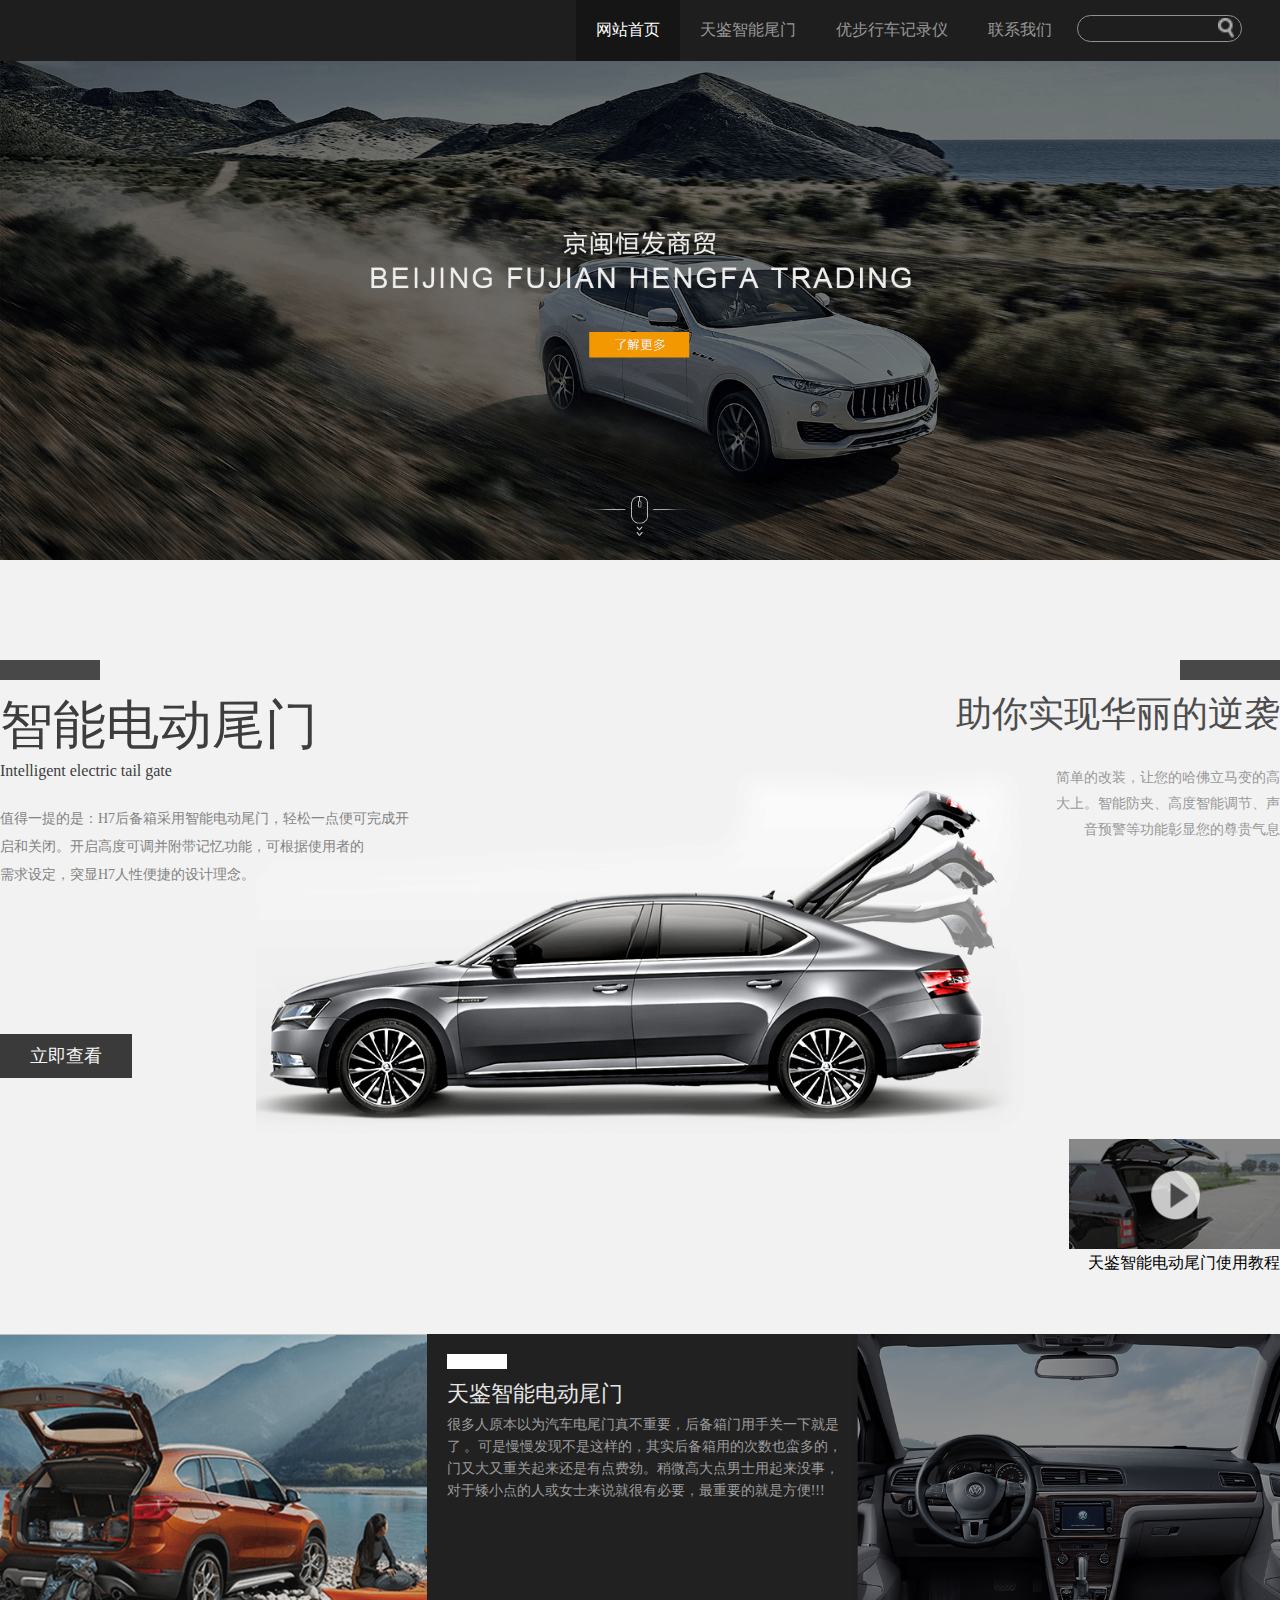
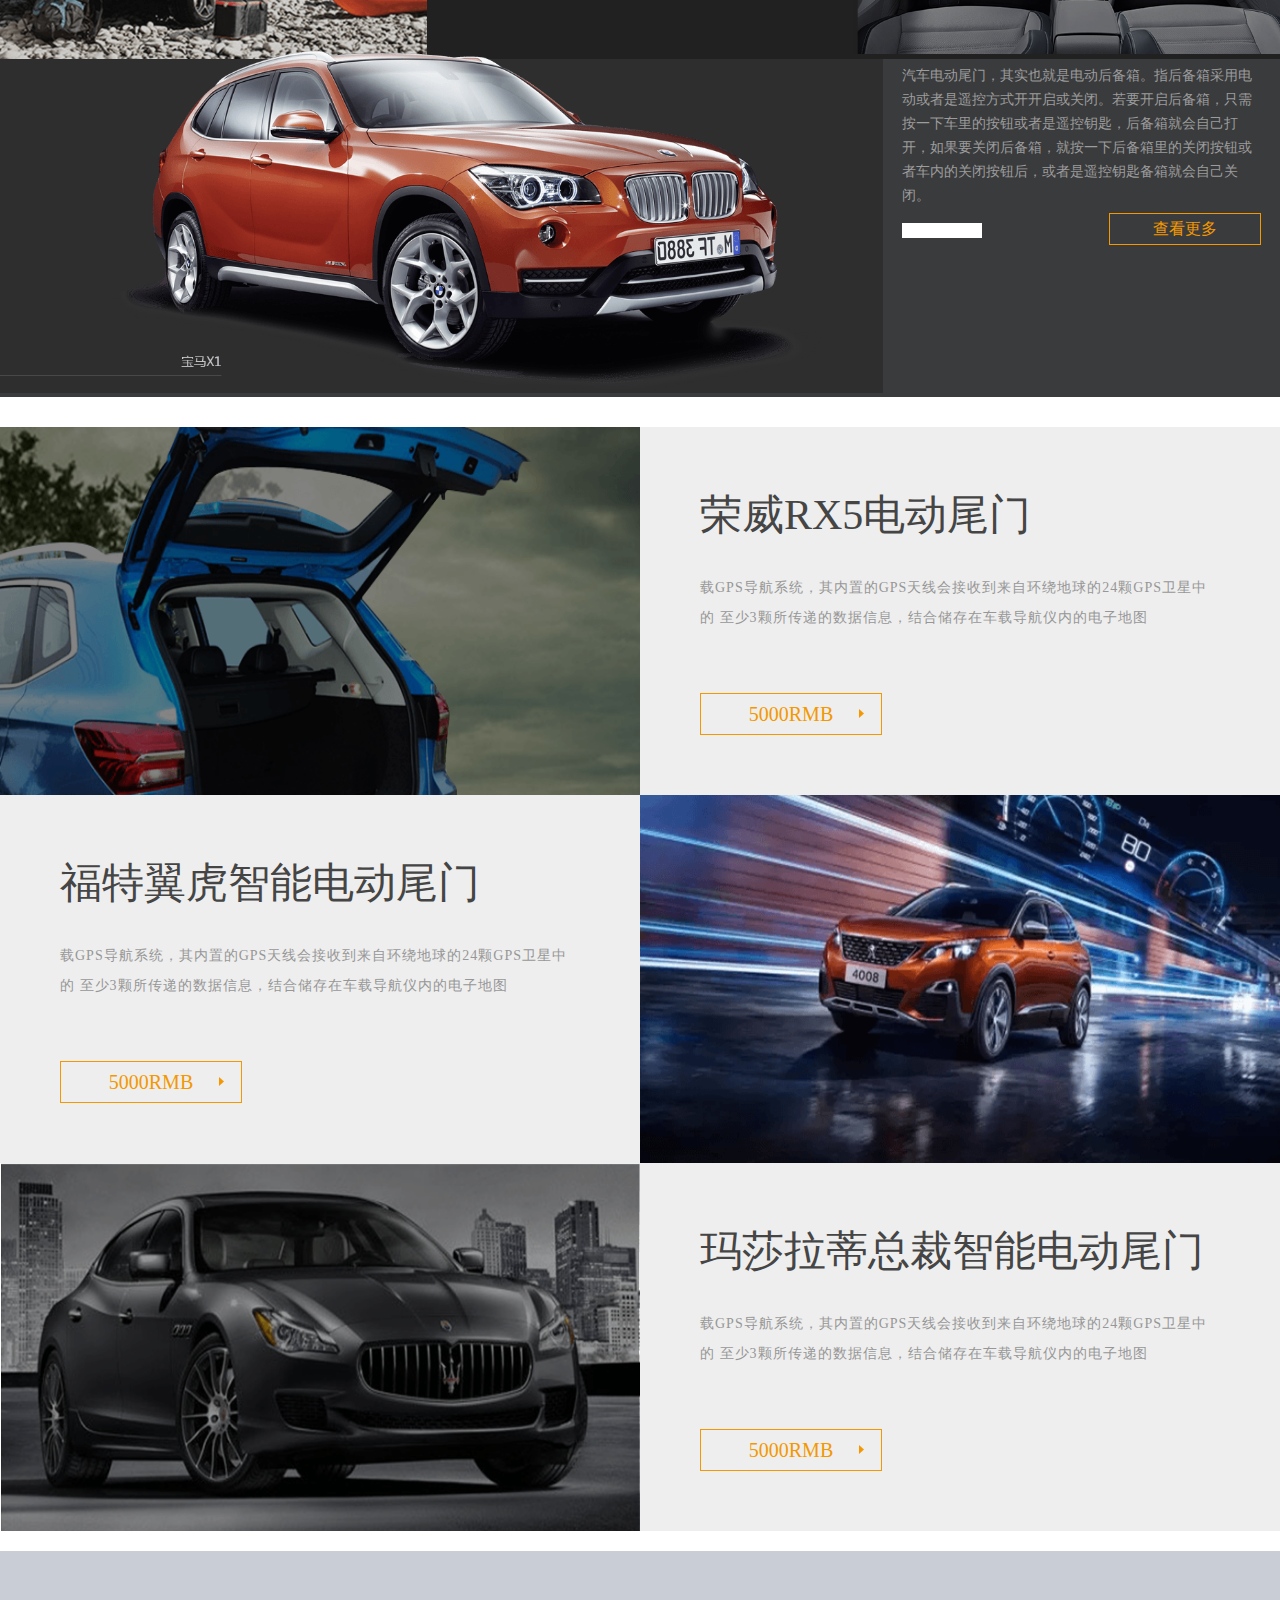
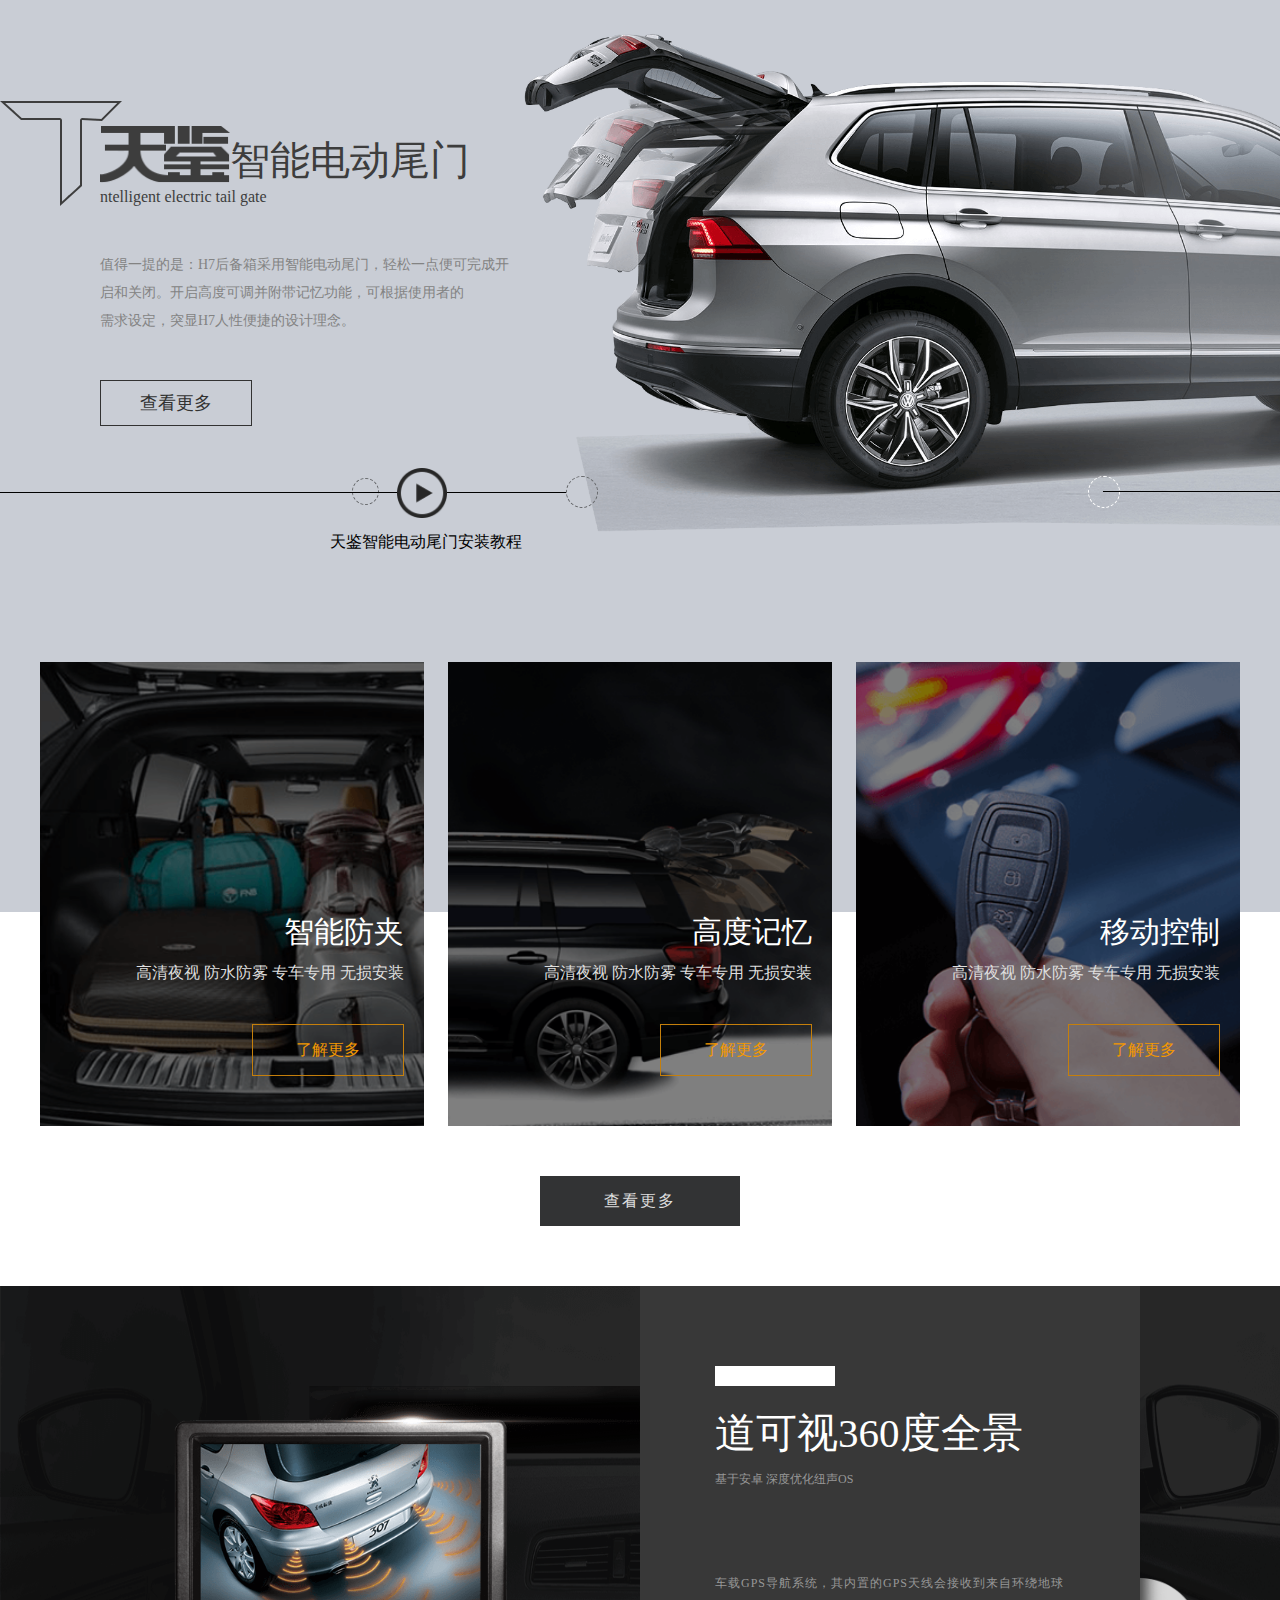
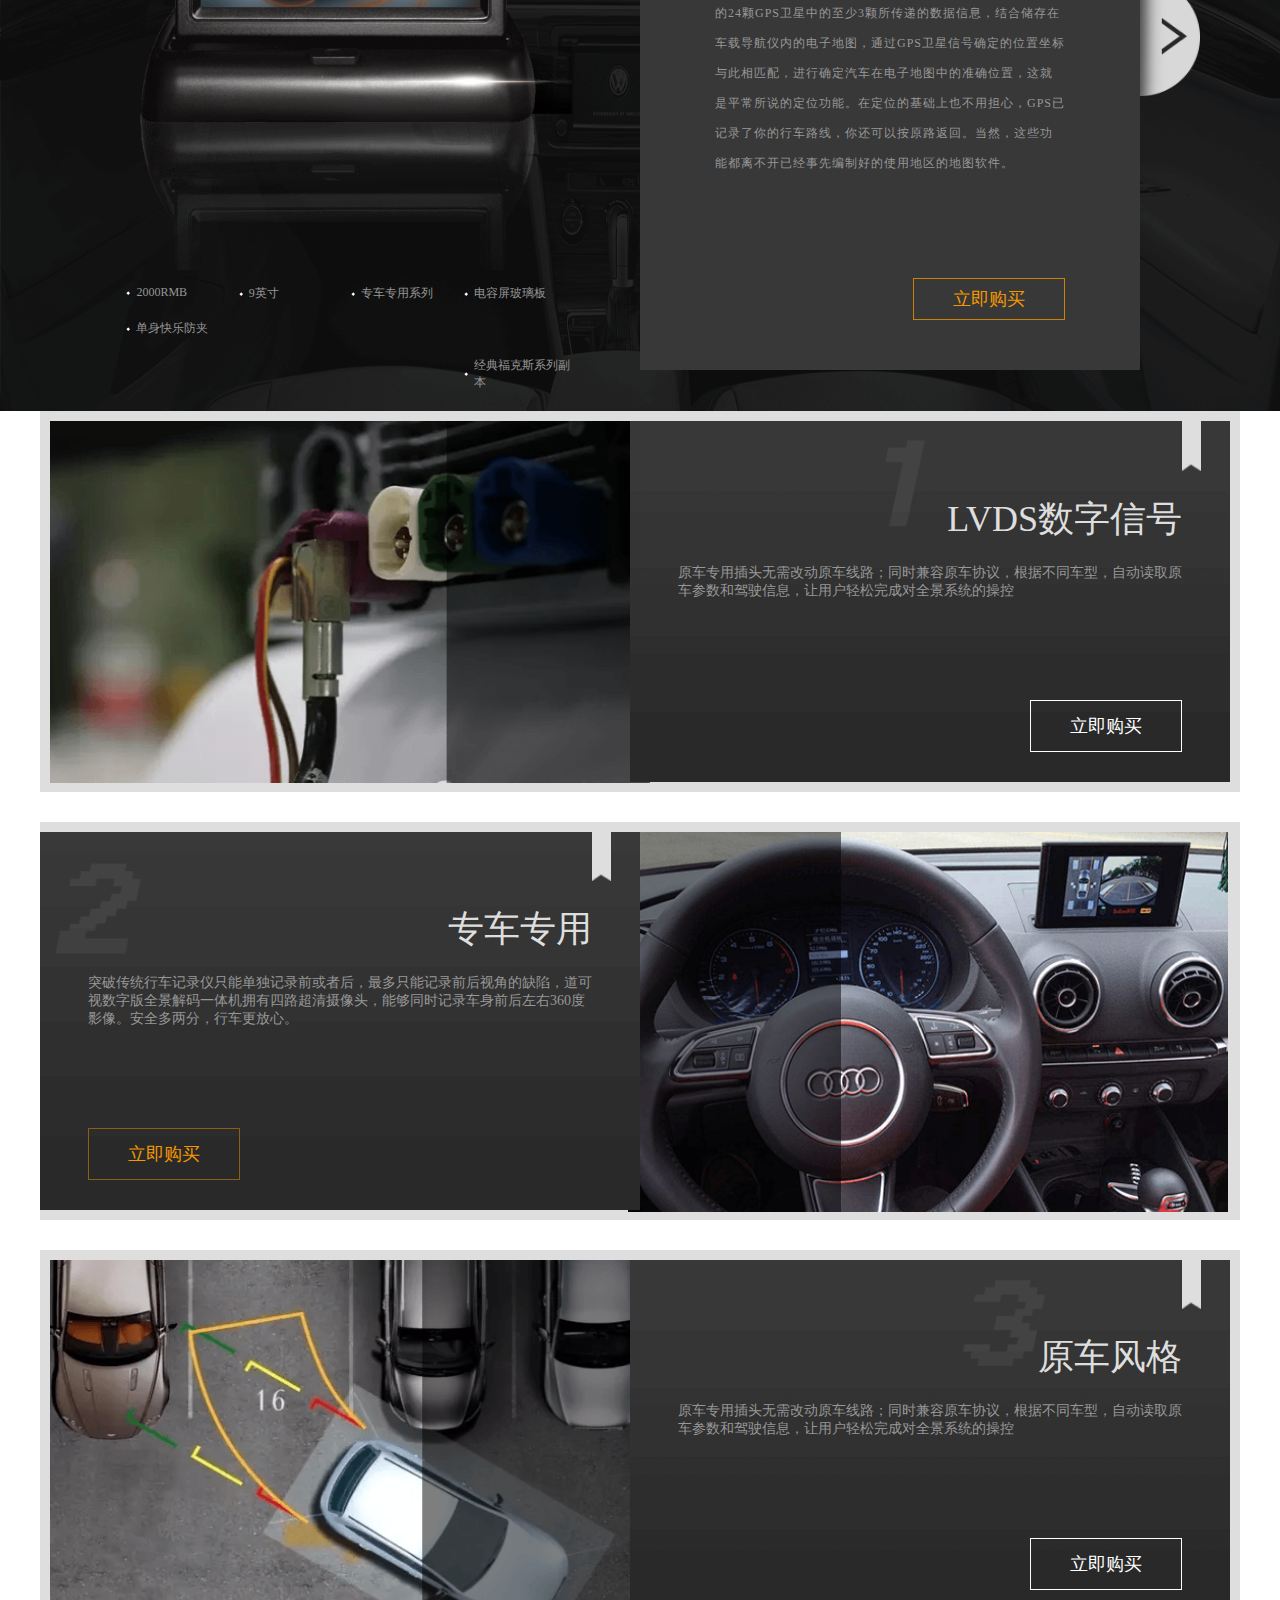
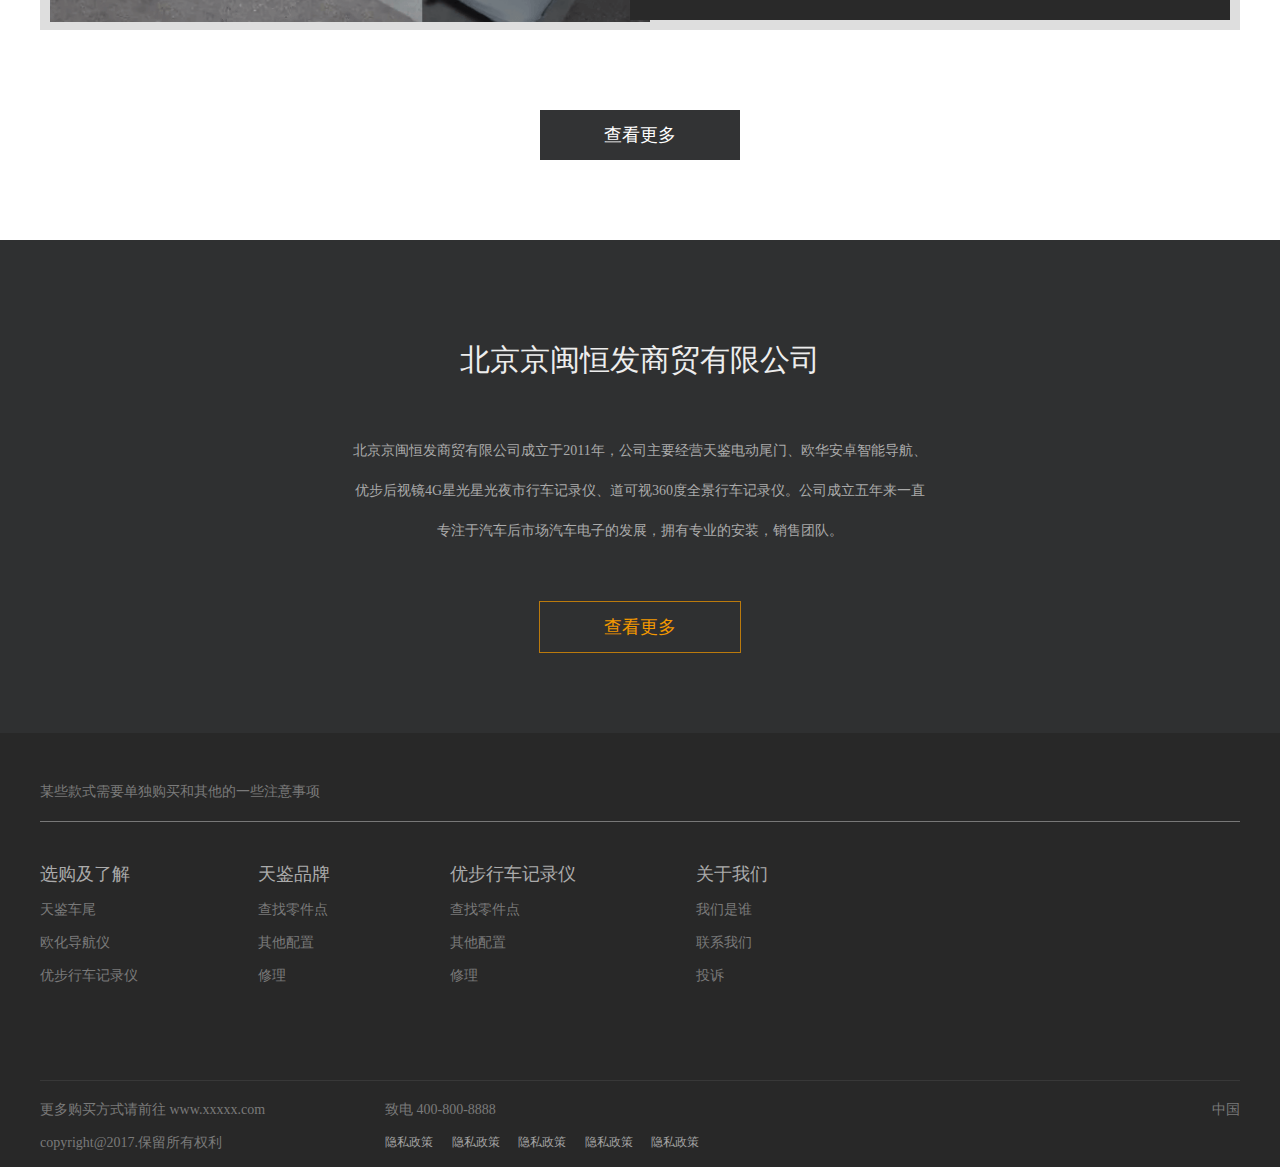
==== commit 90f3ad2b: "three" ====
--- a/index.html
+++ b/index.html
@@ -39,7 +39,9 @@
 
 		<!--		banner图-->
 		<div class="banner">
-			<img src="images/banner01.png" />
+			<div class="active"><img src="images/banner01.png" /></div>
+			<div><img src="images/banner01.png" /></div>
+			<div><img src="images/banner01.png" /></div>
 		</div>
 
 		<!--		内容-->
--- a/css/index.css
+++ b/css/index.css
@@ -1,8 +1,29 @@
 /*banner图*/
 
-.banner img {
+.banner{
+	position: relative;
+}
+.banner:before{
+	content: "";
 	display: block;
-}
+	padding-top:39%;
+}
+.banner div{
+	position: absolute;
+	left: 0;
+	right: 0;
+	top: 0;
+	bottom: 0;
+	transition: all 1.5s; 
+	opacity: 0;
+}
+.banner div.active{
+	opacity: 1;
+}
+.banner img{
+	display: block;
+}
+
 
 .tailgate {
 	background: #F2F2F2;
